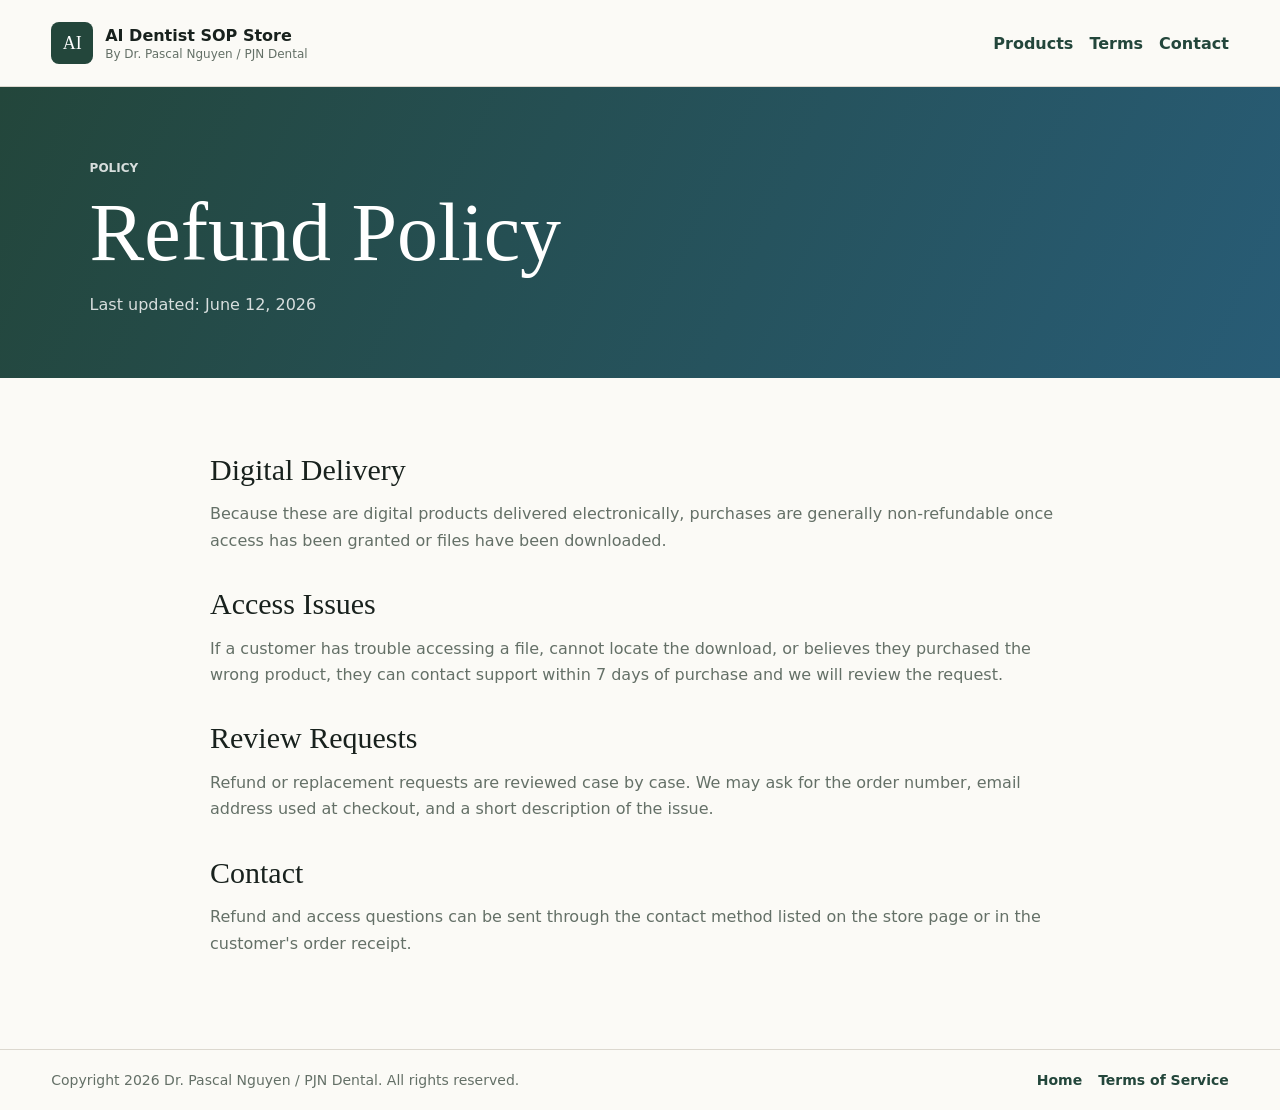
==== refund-policy.html @ 6eb7b1df "Initial SOP store - AI Dentist" ====
<!doctype html>
<html lang="en">
  <head>
    <meta charset="UTF-8" />
    <meta name="viewport" content="width=device-width, initial-scale=1.0" />
    <title>Refund Policy | AI Dentist SOP Store</title>
    <link rel="stylesheet" href="./styles.css" />
  </head>
  <body>
    <header class="site-header">
      <a class="brand" href="./index.html">
        <span class="brand-mark">AI</span>
        <span>
          <strong>AI Dentist SOP Store</strong>
          <small>By Dr. Pascal Nguyen / PJN Dental</small>
        </span>
      </a>
      <nav aria-label="Store policies">
        <a href="./index.html#products">Products</a>
        <a href="./terms.html">Terms</a>
        <a href="./index.html#contact">Contact</a>
      </nav>
    </header>

    <main>
      <section class="policy-hero">
        <p class="eyebrow">Policy</p>
        <h1>Refund Policy</h1>
        <p>Last updated: June 12, 2026</p>
      </section>

      <article class="policy-body">
        <section>
          <h2>Digital Delivery</h2>
          <p>
            Because these are digital products delivered electronically, purchases are generally non-refundable once access has been granted or files have been downloaded.
          </p>
        </section>

        <section>
          <h2>Access Issues</h2>
          <p>
            If a customer has trouble accessing a file, cannot locate the download, or believes they purchased the wrong product, they can contact support within 7 days of purchase and we will review the request.
          </p>
        </section>

        <section>
          <h2>Review Requests</h2>
          <p>
            Refund or replacement requests are reviewed case by case. We may ask for the order number, email address used at checkout, and a short description of the issue.
          </p>
        </section>

        <section>
          <h2>Contact</h2>
          <p>
            Refund and access questions can be sent through the contact method listed on the store page or in the customer's order receipt.
          </p>
        </section>
      </article>
    </main>

    <footer class="site-footer">
      <span>Copyright 2026 Dr. Pascal Nguyen / PJN Dental. All rights reserved.</span>
      <span>
        <a href="./index.html">Home</a>
        <a href="./terms.html">Terms of Service</a>
      </span>
    </footer>
  </body>
</html>
---- styles.css ----
:root {
  --ink: #18211d;
  --muted: #647067;
  --paper: #fbfaf6;
  --surface: #ffffff;
  --pine: #23463b;
  --blue: #285c76;
  --copper: #b86f45;
  --line: #dcd8cf;
  --shadow: 0 20px 60px rgba(24, 33, 29, 0.11);
}

* {
  box-sizing: border-box;
}

html {
  scroll-behavior: smooth;
}

body {
  margin: 0;
  color: var(--ink);
  background: var(--paper);
  font-family: Inter, ui-sans-serif, system-ui, -apple-system, BlinkMacSystemFont, "Segoe UI", sans-serif;
  letter-spacing: 0;
}

a {
  color: inherit;
}

.site-header,
.site-footer {
  display: flex;
  align-items: center;
  justify-content: space-between;
  gap: 24px;
  padding: 22px clamp(18px, 4vw, 56px);
}

.site-header {
  position: sticky;
  top: 0;
  z-index: 5;
  background: rgba(251, 250, 246, 0.93);
  border-bottom: 1px solid var(--line);
  backdrop-filter: blur(14px);
}

.brand {
  display: inline-flex;
  align-items: center;
  gap: 12px;
  text-decoration: none;
}

.brand-mark {
  width: 42px;
  height: 42px;
  display: grid;
  place-items: center;
  color: #fff;
  background: var(--pine);
  border-radius: 8px;
  font-family: Georgia, "Times New Roman", serif;
  font-size: 18px;
}

.brand strong,
.brand small {
  display: block;
}

.brand small {
  margin-top: 2px;
  color: var(--muted);
  font-size: 12px;
}

nav,
.site-footer span:last-child {
  display: flex;
  flex-wrap: wrap;
  gap: 16px;
}

nav a,
.site-footer a {
  color: var(--pine);
  font-weight: 700;
  text-decoration: none;
}

nav a:hover,
.site-footer a:hover {
  text-decoration: underline;
}

.hero {
  min-height: 70vh;
  display: grid;
  align-content: center;
  padding: clamp(56px, 8vw, 112px) clamp(18px, 7vw, 96px);
  color: #fff;
  background:
    linear-gradient(115deg, rgba(35, 70, 59, 0.97), rgba(40, 92, 118, 0.82)),
    radial-gradient(circle at 78% 24%, rgba(184, 111, 69, 0.45), transparent 28%),
    var(--pine);
}

.hero > * {
  max-width: 820px;
}

.eyebrow {
  margin: 0 0 12px;
  color: var(--copper);
  text-transform: uppercase;
  font-size: 12px;
  font-weight: 800;
  letter-spacing: 0;
}

.hero .eyebrow {
  color: #efc5ab;
}

h1,
h2,
h3,
p {
  overflow-wrap: anywhere;
}

h1,
h2,
h3 {
  margin: 0;
  line-height: 1.05;
}

h1,
h2 {
  font-family: Georgia, "Times New Roman", serif;
  font-weight: 500;
}

h1 {
  font-size: clamp(42px, 7vw, 82px);
  max-width: 930px;
}

h2 {
  font-size: clamp(30px, 4vw, 48px);
}

h3 {
  font-size: 23px;
}

.hero-copy,
.section p,
.product-card p,
.policy-body p,
.policy-body li {
  color: var(--muted);
  line-height: 1.65;
}

.hero-copy {
  color: rgba(255, 255, 255, 0.82);
  margin: 24px 0 0;
  font-size: 20px;
}

.hero-actions {
  display: flex;
  flex-wrap: wrap;
  gap: 12px;
  margin-top: 32px;
}

.button {
  min-height: 44px;
  display: inline-flex;
  align-items: center;
  justify-content: center;
  padding: 11px 16px;
  border: 1px solid transparent;
  border-radius: 6px;
  font-weight: 800;
  text-decoration: none;
}

.button.primary {
  color: #fff;
  background: var(--copper);
}

.button.disabled {
  color: var(--muted);
  background: #f1eee7;
  border-color: var(--line);
}

.button.secondary {
  color: #fff;
  border-color: rgba(255, 255, 255, 0.45);
}

.notice {
  margin: -38px auto 0;
  width: min(1120px, calc(100% - 36px));
  position: relative;
  padding: 18px 20px;
  background: #fff;
  border: 1px solid var(--line);
  border-radius: 8px;
  box-shadow: var(--shadow);
  line-height: 1.55;
}

.section,
.policy-body {
  width: min(1120px, calc(100% - 36px));
  margin: 0 auto;
  padding: 76px 0;
}

.section-heading {
  margin-bottom: 28px;
}

.product-grid {
  display: grid;
  grid-template-columns: repeat(4, minmax(0, 1fr));
  gap: 16px;
}

.product-card {
  min-height: 520px;
  display: flex;
  flex-direction: column;
  gap: 18px;
  padding: 22px;
  background: var(--surface);
  border: 1px solid var(--line);
  border-radius: 8px;
  box-shadow: var(--shadow);
}

.product-card.featured {
  border-color: rgba(184, 111, 69, 0.65);
}

.product-type {
  margin: 0 0 9px;
  color: var(--blue);
  font-size: 12px;
  font-weight: 900;
  text-transform: uppercase;
}

.product-card ul {
  margin: 0;
  padding-left: 20px;
  color: var(--muted);
  line-height: 1.55;
}

.product-footer {
  margin-top: auto;
  display: flex;
  align-items: center;
  justify-content: space-between;
  gap: 12px;
}

.product-footer strong {
  font-size: 30px;
}

.split {
  display: grid;
  grid-template-columns: repeat(2, minmax(0, 1fr));
  gap: 36px;
  border-top: 1px solid var(--line);
}

.contact-band {
  display: grid;
  grid-template-columns: minmax(0, 0.8fr) minmax(0, 1.2fr);
  gap: 32px;
  border-top: 1px solid var(--line);
}

.policy-hero {
  padding: 72px clamp(18px, 7vw, 96px) 44px;
  color: #fff;
  background: linear-gradient(115deg, var(--pine), var(--blue));
}

.policy-hero p {
  max-width: 720px;
  color: rgba(255, 255, 255, 0.82);
  line-height: 1.6;
}

.policy-body {
  max-width: 860px;
}

.policy-body section + section {
  margin-top: 34px;
}

.policy-body h2 {
  font-size: 30px;
}

.site-footer {
  border-top: 1px solid var(--line);
  color: var(--muted);
  font-size: 14px;
}

@media (max-width: 980px) {
  .product-grid {
    grid-template-columns: repeat(2, minmax(0, 1fr));
  }
}

@media (max-width: 700px) {
  .site-header,
  .site-footer {
    align-items: flex-start;
    flex-direction: column;
  }

  .hero {
    min-height: auto;
  }

  .product-grid,
  .split,
  .contact-band {
    grid-template-columns: 1fr;
  }

  .product-card {
    min-height: 0;
  }

  .product-footer {
    align-items: flex-start;
    flex-direction: column;
  }
}
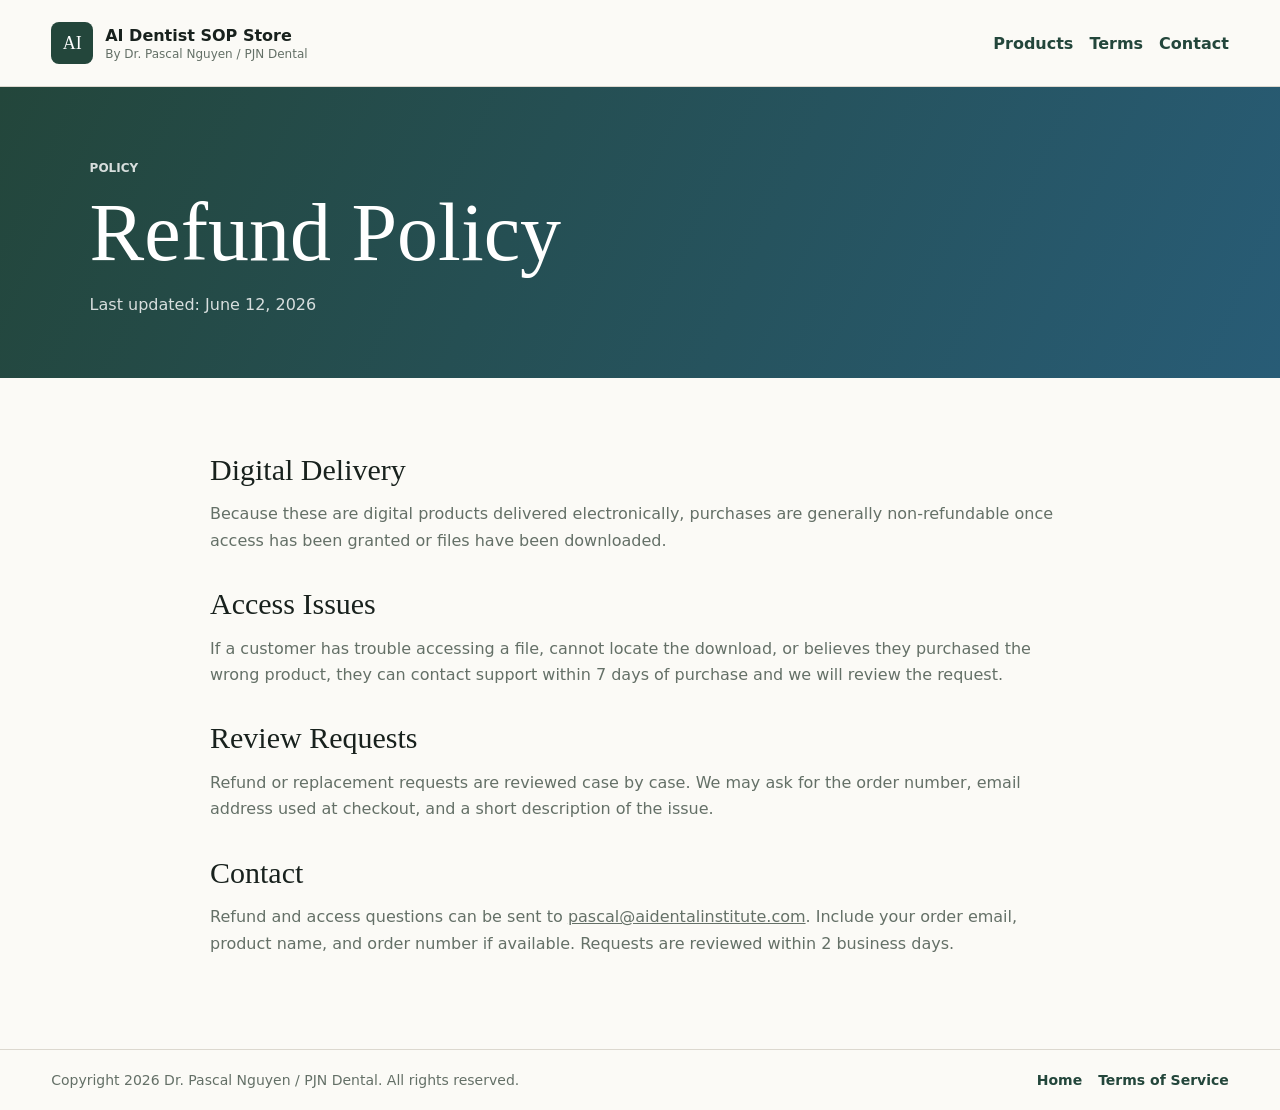
==== commit 9b60e1f4: "Publish support contact details" ====
--- a/refund-policy.html
+++ b/refund-policy.html
@@ -54,7 +54,10 @@
         <section>
           <h2>Contact</h2>
           <p>
-            Refund and access questions can be sent through the contact method listed on the store page or in the customer's order receipt.
+            Refund and access questions can be sent to
+            <a href="mailto:pascal@aidentalinstitute.com">pascal@aidentalinstitute.com</a>.
+            Include your order email, product name, and order number if available.
+            Requests are reviewed within 2 business days.
           </p>
         </section>
       </article>
--- a/styles.css
+++ b/styles.css
@@ -204,6 +204,10 @@
   border-color: var(--line);
 }
 
+.button.disabled.subtle {
+  background: #fff;
+}
+
 .button.secondary {
   color: #fff;
   border-color: rgba(255, 255, 255, 0.45);
@@ -221,6 +225,45 @@
   line-height: 1.55;
 }
 
+.channel-strip {
+  width: min(1120px, calc(100% - 36px));
+  margin: 18px auto 0;
+  display: grid;
+  grid-template-columns: repeat(2, minmax(0, 1fr));
+  gap: 14px;
+}
+
+.channel-strip div {
+  padding: 16px;
+  background: var(--surface);
+  border: 1px solid var(--line);
+  border-radius: 8px;
+}
+
+.channel-strip span,
+.channel-strip small {
+  display: block;
+}
+
+.channel-strip span {
+  color: var(--blue);
+  font-size: 12px;
+  font-weight: 900;
+  text-transform: uppercase;
+}
+
+.channel-strip strong {
+  display: block;
+  margin-top: 4px;
+  font-size: 18px;
+}
+
+.channel-strip small {
+  margin-top: 4px;
+  color: var(--muted);
+  line-height: 1.4;
+}
+
 .section,
 .policy-body {
   width: min(1120px, calc(100% - 36px));
@@ -281,6 +324,12 @@
   font-size: 30px;
 }
 
+.channel-actions {
+  display: grid;
+  gap: 8px;
+  min-width: 164px;
+}
+
 .split {
   display: grid;
   grid-template-columns: repeat(2, minmax(0, 1fr));
@@ -343,6 +392,7 @@
   }
 
   .product-grid,
+  .channel-strip,
   .split,
   .contact-band {
     grid-template-columns: 1fr;
@@ -356,4 +406,8 @@
     align-items: flex-start;
     flex-direction: column;
   }
-}
+
+  .channel-actions {
+    width: 100%;
+  }
+}
